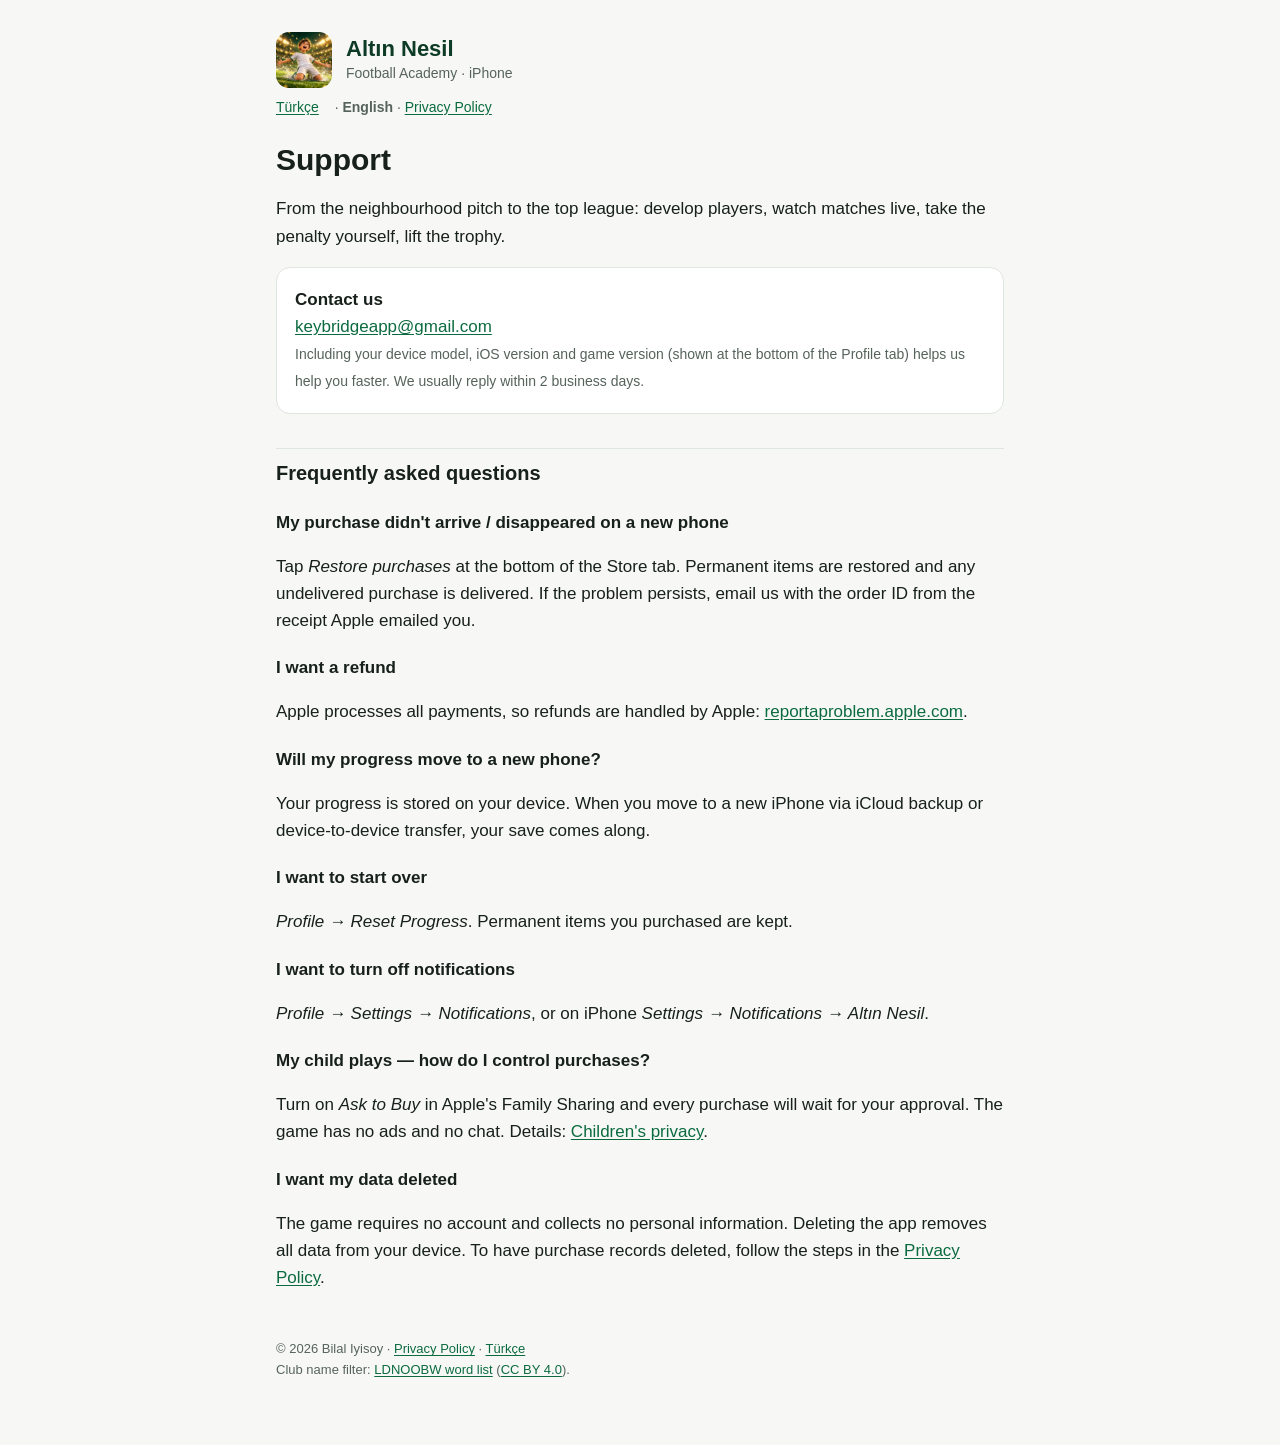
==== en/index.html @ b53f03b1 "Altın Nesil: gizlilik politikası ve destek sayfası" ====
<!doctype html>
<html lang="en">
<head>
<meta charset="utf-8">
<meta name="viewport" content="width=device-width, initial-scale=1">
<title>Altın Nesil: Football Academy · Support</title>
<meta name="description" content="Altın Nesil: Football Academy support, contact and FAQ.">
<link rel="stylesheet" href="../style.css">
<link rel="icon" href="../icon.png">
</head>
<body>
<main>
<header class="top">
  <img src="../icon.png" alt="">
  <div><div class="name">Altın Nesil</div><div class="sub">Football Academy · iPhone</div></div>
</header>
<nav class="lang"><a href="../" hreflang="tr">Türkçe</a> · <strong>English</strong> · <a href="../privacy/">Privacy Policy</a></nav>

<h1>Support</h1>
<p>From the neighbourhood pitch to the top league: develop players, watch matches live, take the penalty yourself, lift the trophy.</p>

<div class="card">
  <strong>Contact us</strong><br>
  <a href="mailto:keybridgeapp@gmail.com?subject=Alt%C4%B1n%20Nesil%20support">keybridgeapp@gmail.com</a><br>
  <span class="meta">Including your device model, iOS version and game version (shown at the bottom of the Profile tab) helps us help you faster. We usually reply within 2 business days.</span>
</div>

<h2>Frequently asked questions</h2>

<h3>My purchase didn't arrive / disappeared on a new phone</h3>
<p>Tap <em>Restore purchases</em> at the bottom of the Store tab. Permanent items are restored and any undelivered purchase is delivered. If the problem persists, email us with the order ID from the receipt Apple emailed you.</p>

<h3>I want a refund</h3>
<p>Apple processes all payments, so refunds are handled by Apple: <a href="https://reportaproblem.apple.com" rel="noopener">reportaproblem.apple.com</a>.</p>

<h3>Will my progress move to a new phone?</h3>
<p>Your progress is stored on your device. When you move to a new iPhone via iCloud backup or device-to-device transfer, your save comes along.</p>

<h3>I want to start over</h3>
<p><em>Profile → Reset Progress</em>. Permanent items you purchased are kept.</p>

<h3>I want to turn off notifications</h3>
<p><em>Profile → Settings → Notifications</em>, or on iPhone <em>Settings → Notifications → Altın Nesil</em>.</p>

<h3>My child plays — how do I control purchases?</h3>
<p>Turn on <em>Ask to Buy</em> in Apple's Family Sharing and every purchase will wait for your approval. The game has no ads and no chat. Details: <a href="../privacy/#7">Children's privacy</a>.</p>

<h3>I want my data deleted</h3>
<p>The game requires no account and collects no personal information. Deleting the app removes all data from your device. To have purchase records deleted, follow the steps in the <a href="../privacy/#6">Privacy Policy</a>.</p>

<footer>© 2026 Bilal Iyisoy · <a href="../privacy/">Privacy Policy</a> · <a href="../">Türkçe</a><br>Club name filter: <a href="https://github.com/LDNOOBW/List-of-Dirty-Naughty-Obscene-and-Otherwise-Bad-Words" rel="noopener">LDNOOBW word list</a> (<a href="https://creativecommons.org/licenses/by/4.0/" rel="noopener">CC BY 4.0</a>).</footer>
</main>
</body>
</html>
---- style.css ----
:root {
  --bg: #f7f8f6; --card: #ffffff; --text: #17201b; --dim: #56635b; --line: #dfe5e0;
  --brand: #0d3b26; --gold: #b8860b; --link: #0b6b3f;
}
@media (prefers-color-scheme: dark) {
  :root { --bg: #08140e; --card: #0f2219; --text: #eef3ef; --dim: #a7b6ad; --line: #1f3a2c;
          --brand: #f2c45a; --gold: #f2c45a; --link: #7fd6a4; }
}
* { box-sizing: border-box; }
html { -webkit-text-size-adjust: 100%; }
body { margin: 0; background: var(--bg); color: var(--text);
       font: 17px/1.6 -apple-system, BlinkMacSystemFont, "SF Pro Text", "Segoe UI", Roboto, sans-serif; }
main { max-width: 760px; margin: 0 auto; padding: 32px 16px 64px; }
header.top { display: flex; align-items: center; gap: 14px; margin-bottom: 8px; }
header.top img { width: 56px; height: 56px; border-radius: 13px; }
header.top .name { font: 800 22px/1.2 ui-rounded, -apple-system, sans-serif; color: var(--brand); }
header.top .sub { font-size: 14px; color: var(--dim); }
nav.lang { font-size: 14px; margin: 4px 0 24px; color: var(--dim); }
nav.lang a { margin-right: 12px; }
h1 { font: 800 30px/1.2 ui-rounded, -apple-system, sans-serif; margin: 8px 0 4px; }
h2 { font-size: 20px; margin: 34px 0 8px; padding-top: 8px; border-top: 1px solid var(--line); }
h3 { font-size: 17px; margin: 20px 0 4px; }
p, li { color: var(--text); }
.meta { color: var(--dim); font-size: 14px; }
a { color: var(--link); text-underline-offset: 2px; }
.summary { background: var(--card); border: 1px solid var(--line); border-radius: 14px; padding: 16px 18px; margin: 20px 0; }
.summary ul { margin: 8px 0 0; padding-left: 20px; }
table { width: 100%; border-collapse: collapse; font-size: 15px; margin: 10px 0; display: block; overflow-x: auto; }
th, td { text-align: left; vertical-align: top; padding: 9px 10px; border-bottom: 1px solid var(--line); min-width: 120px; }
th { color: var(--dim); font-weight: 600; }
.card { background: var(--card); border: 1px solid var(--line); border-radius: 14px; padding: 18px; margin: 14px 0; }
footer { margin-top: 48px; font-size: 13px; color: var(--dim); }
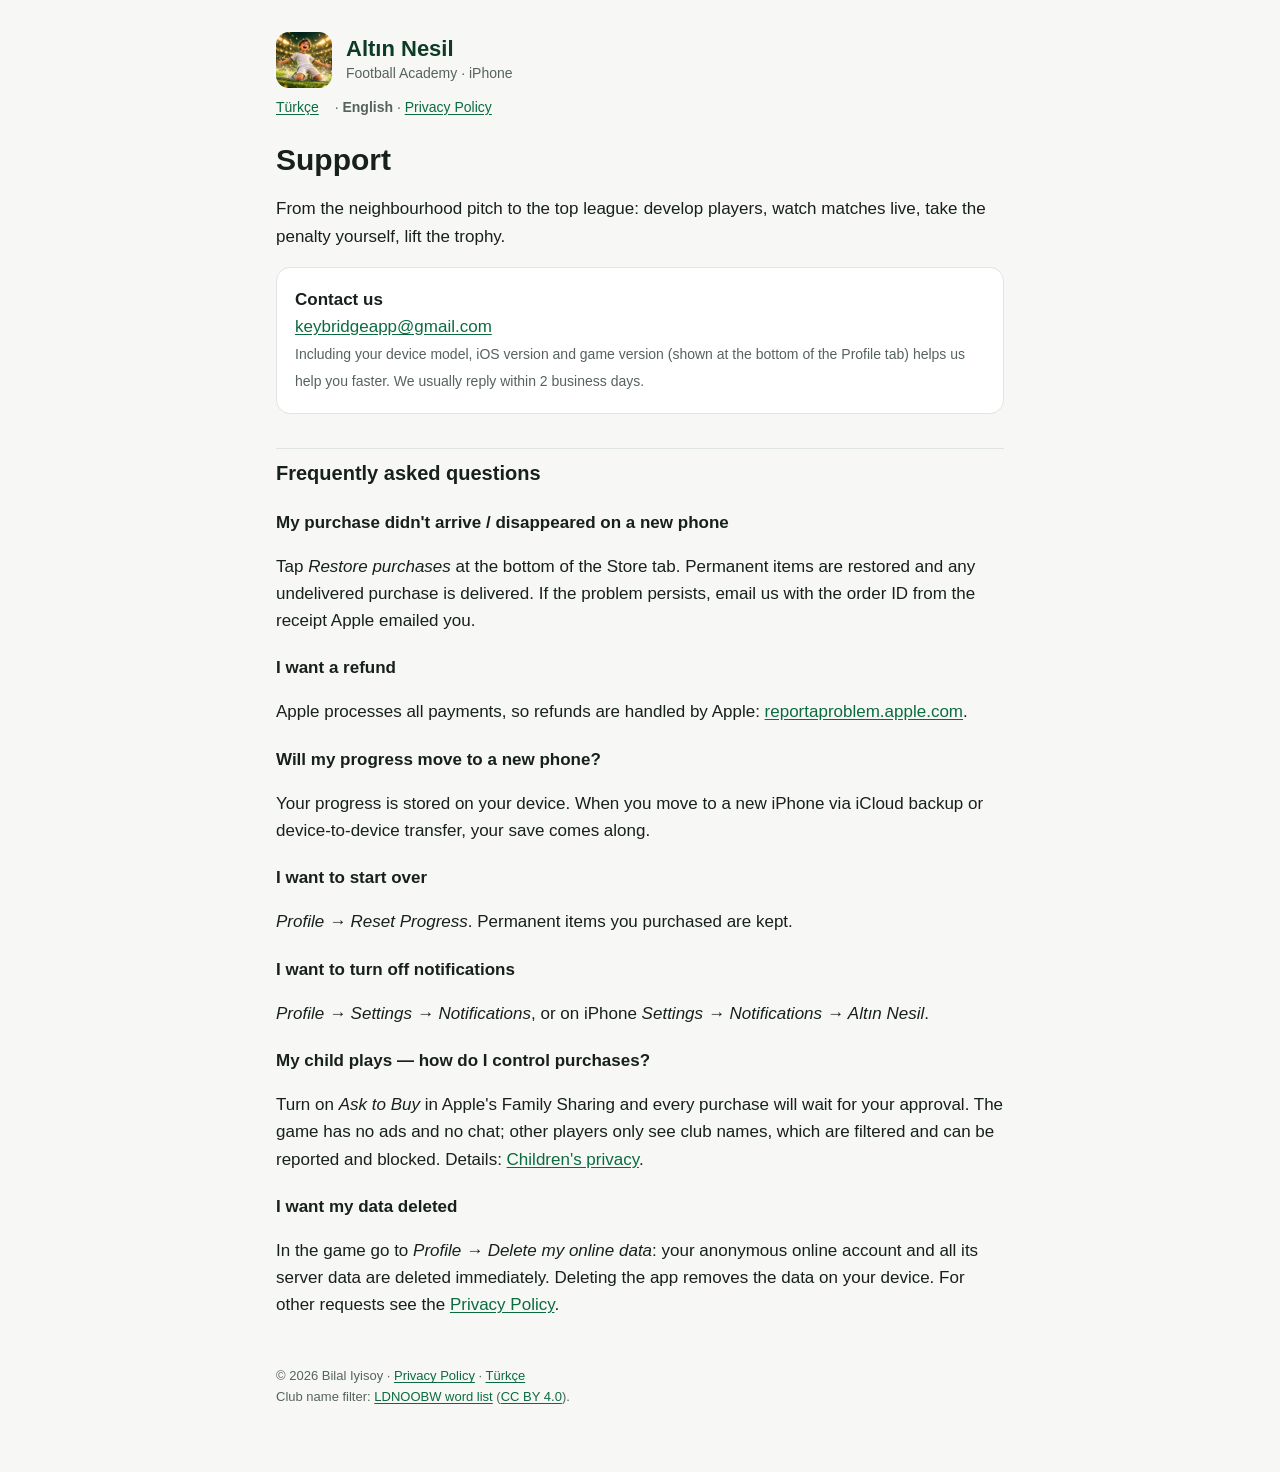
==== commit a03e94ee: "Gizlilik politikası ve destek: 1.1.0 online özellikler (anonim hesap, AB sunucu, etkinlik hakkı, onl" ====
--- a/en/index.html
+++ b/en/index.html
@@ -43,10 +43,10 @@
 <p><em>Profile → Settings → Notifications</em>, or on iPhone <em>Settings → Notifications → Altın Nesil</em>.</p>
 
 <h3>My child plays — how do I control purchases?</h3>
-<p>Turn on <em>Ask to Buy</em> in Apple's Family Sharing and every purchase will wait for your approval. The game has no ads and no chat. Details: <a href="../privacy/#7">Children's privacy</a>.</p>
+<p>Turn on <em>Ask to Buy</em> in Apple's Family Sharing and every purchase will wait for your approval. The game has no ads and no chat; other players only see club names, which are filtered and can be reported and blocked. Details: <a href="../privacy/#7">Children's privacy</a>.</p>
 
 <h3>I want my data deleted</h3>
-<p>The game requires no account and collects no personal information. Deleting the app removes all data from your device. To have purchase records deleted, follow the steps in the <a href="../privacy/#6">Privacy Policy</a>.</p>
+<p>In the game go to <em>Profile → Delete my online data</em>: your anonymous online account and all its server data are deleted immediately. Deleting the app removes the data on your device. For other requests see the <a href="../privacy/#6">Privacy Policy</a>.</p>
 
 <footer>© 2026 Bilal Iyisoy · <a href="../privacy/">Privacy Policy</a> · <a href="../">Türkçe</a><br>Club name filter: <a href="https://github.com/LDNOOBW/List-of-Dirty-Naughty-Obscene-and-Otherwise-Bad-Words" rel="noopener">LDNOOBW word list</a> (<a href="https://creativecommons.org/licenses/by/4.0/" rel="noopener">CC BY 4.0</a>).</footer>
 </main>
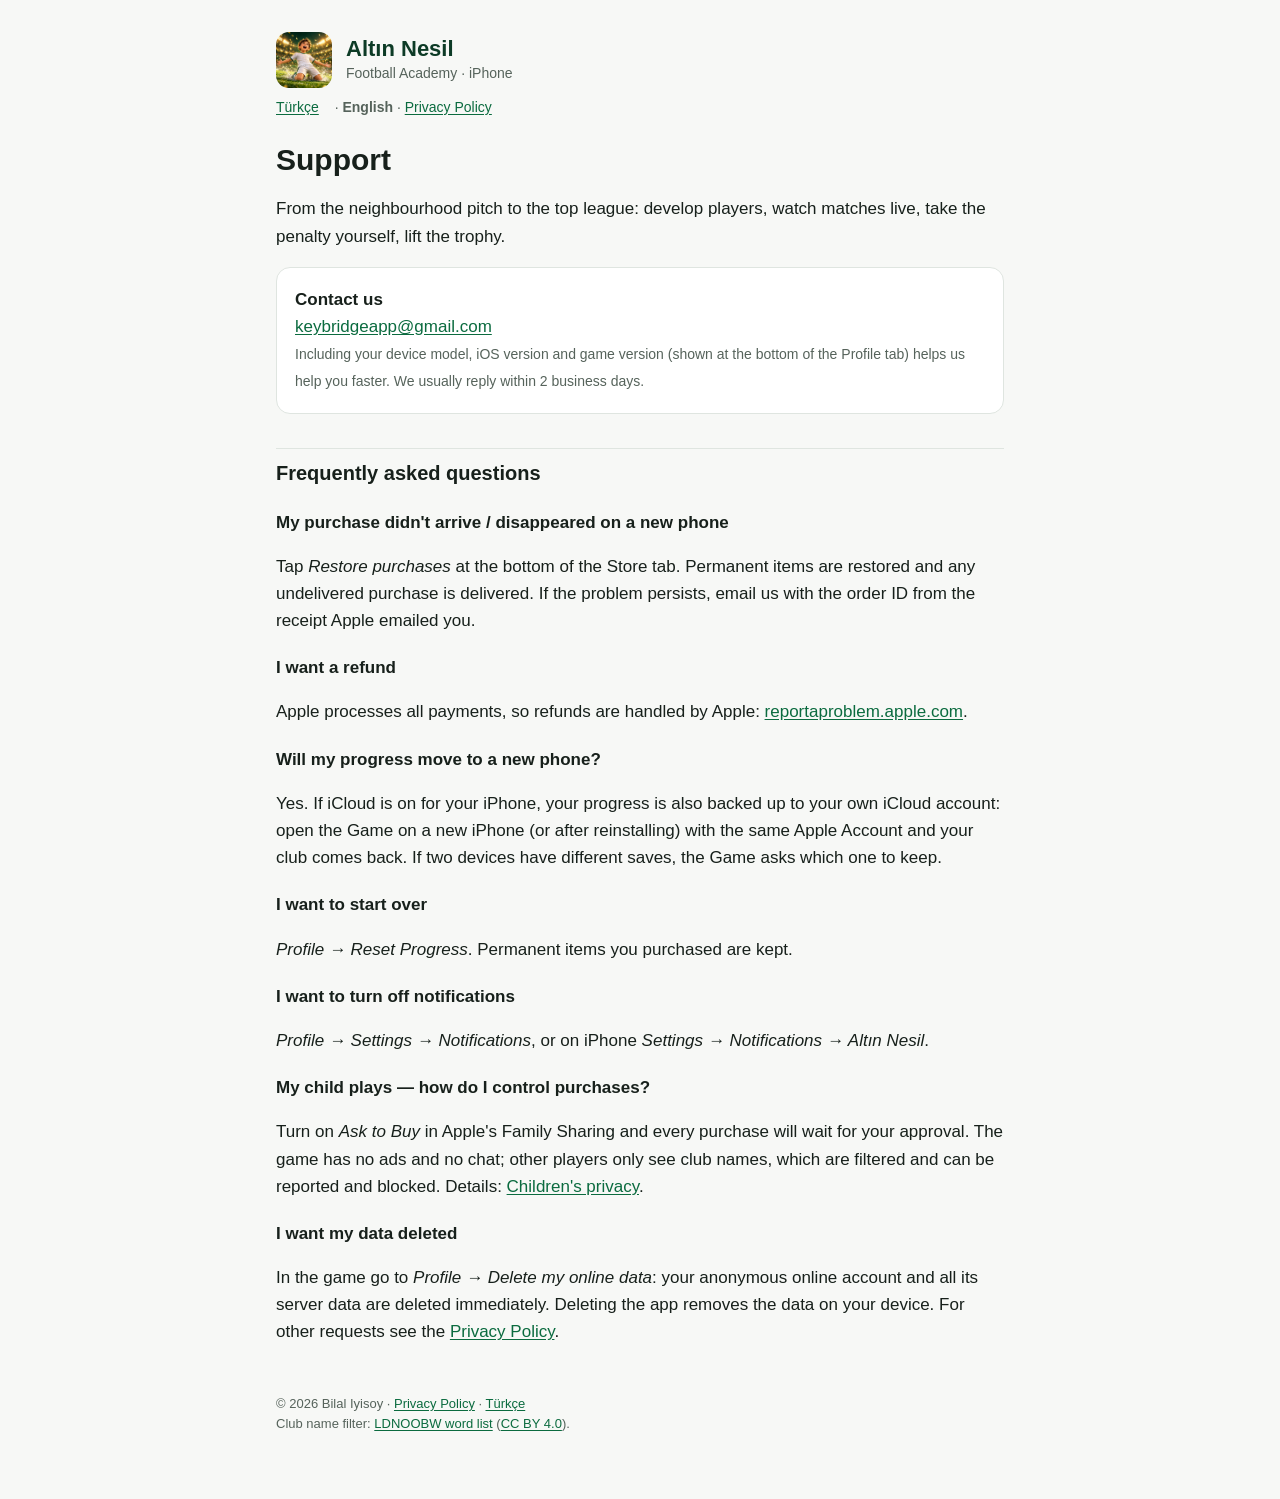
==== commit e9e0ccbd: "Gizlilik politikası 1.2: iCloud yedeği, bildirim ayarı, sunucu duyuruları, arkadaş daveti, RevenueCa" ====
--- a/en/index.html
+++ b/en/index.html
@@ -34,7 +34,7 @@
 <p>Apple processes all payments, so refunds are handled by Apple: <a href="https://reportaproblem.apple.com" rel="noopener">reportaproblem.apple.com</a>.</p>
 
 <h3>Will my progress move to a new phone?</h3>
-<p>Your progress is stored on your device. When you move to a new iPhone via iCloud backup or device-to-device transfer, your save comes along.</p>
+<p>Yes. If iCloud is on for your iPhone, your progress is also backed up to your own iCloud account: open the Game on a new iPhone (or after reinstalling) with the same Apple Account and your club comes back. If two devices have different saves, the Game asks which one to keep.</p>
 
 <h3>I want to start over</h3>
 <p><em>Profile → Reset Progress</em>. Permanent items you purchased are kept.</p>
